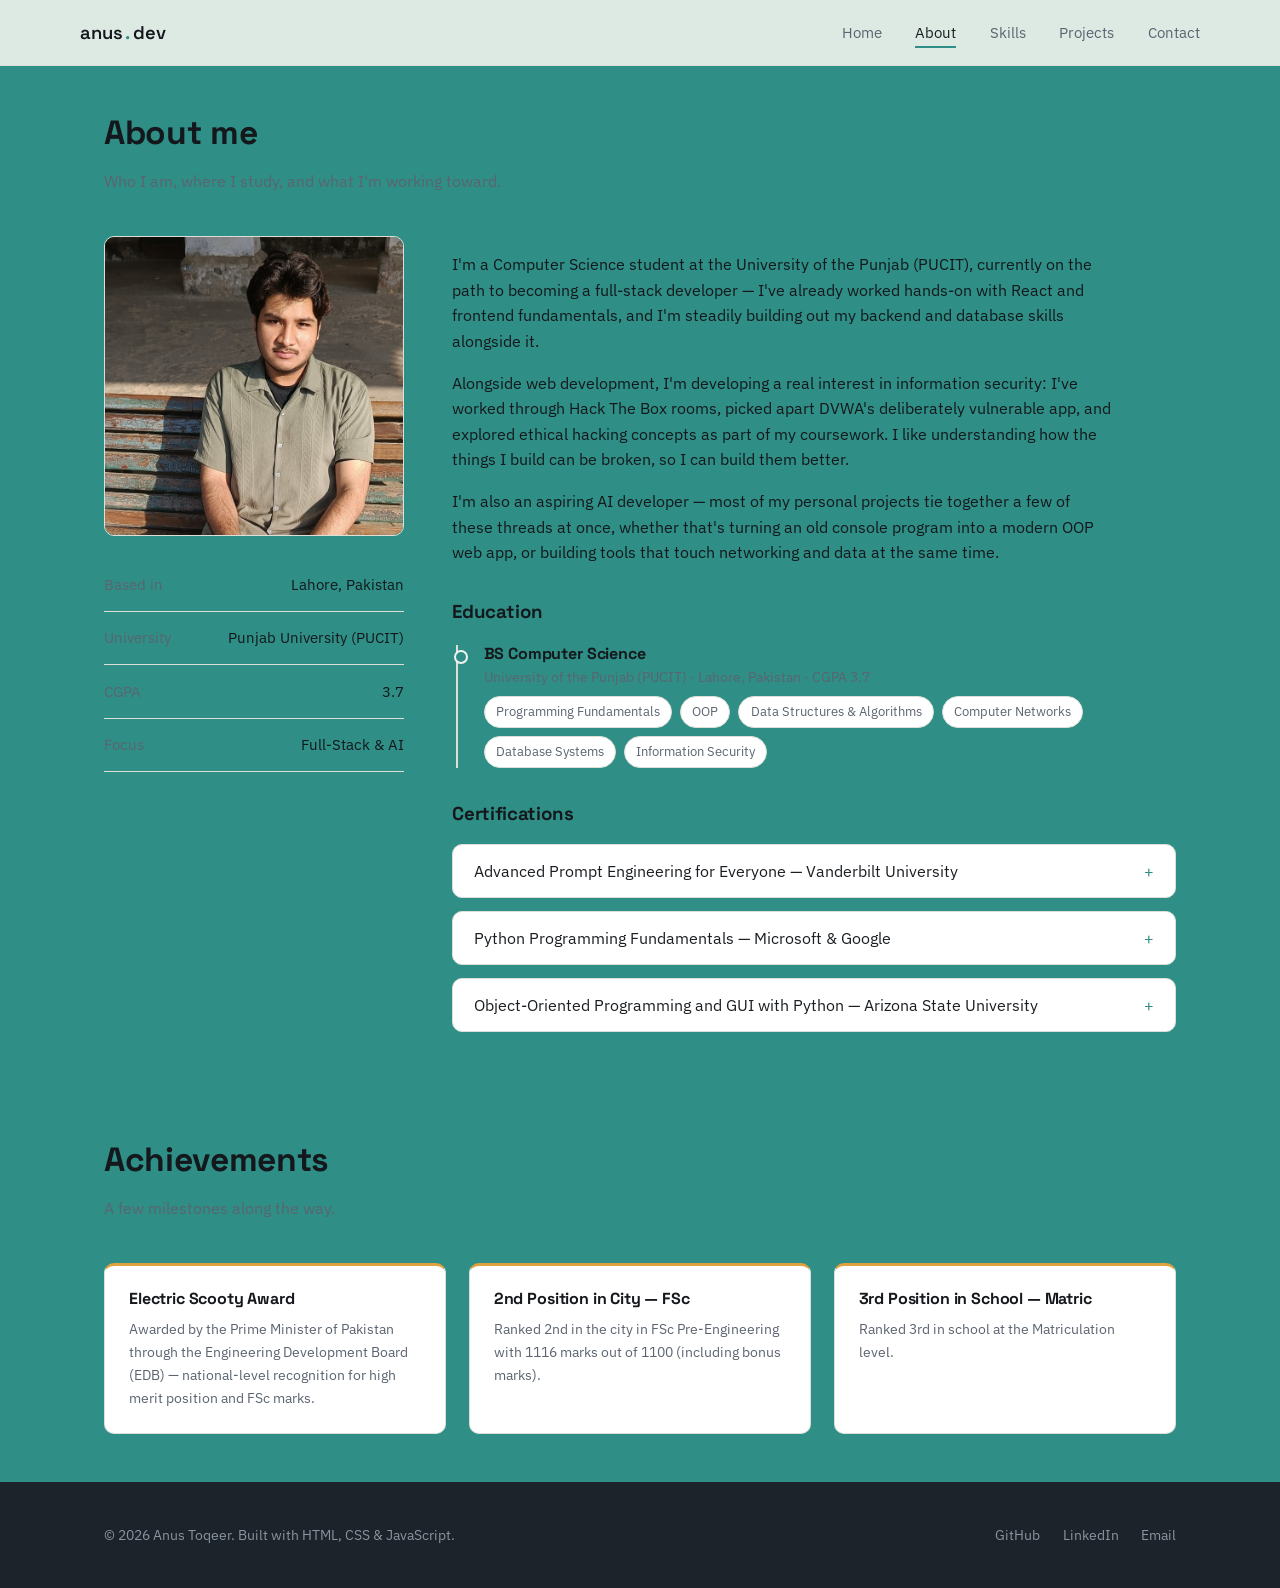
==== about.html @ a5aceb3b "Add about page with education, certifications, and achievements" ====
<!DOCTYPE html>
<html lang="en">
<head>
<meta charset="UTF-8">
<meta name="viewport" content="width=device-width, initial-scale=1.0">
<title>About — Anus Toqeer</title>
<meta name="description" content="About Anus Toqeer — education, background, and achievements.">
<link rel="preconnect" href="https://fonts.googleapis.com">
<link href="https://fonts.googleapis.com/css2?family=Space+Grotesk:wght@500;600;700&family=IBM+Plex+Sans:wght@400;500;600&family=IBM+Plex+Mono:wght@400;500&display=swap" rel="stylesheet">
<link rel="stylesheet" href="css/style.css">
</head>
<body>

<header class="site-header">
  <nav class="nav container">
    <a href="index.html" class="logo">anus<span class="dot">.</span>dev</a>
    <ul class="nav-links">
      <li><a href="index.html">Home</a></li>
      <li><a href="about.html" aria-current="page">About</a></li>
      <li><a href="skills.html">Skills</a></li>
      <li><a href="projects.html">Projects</a></li>
      <li><a href="contact.html">Contact</a></li>
    </ul>
    <button class="hamburger" aria-label="Toggle navigation" aria-expanded="false">
      <span></span><span></span><span></span>
    </button>
  </nav>
</header>

<main>

  <section class="tight">
    <div class="container">
      <div class="section-head">
        <h2>About me</h2>
        <p>Who I am, where I study, and what I'm working toward.</p>
      </div>

      <div class="about-grid">
        <div>
          <div class="about-photo">
            <img src="assets/img/profile.jpg" alt="Portrait of Anus Toqeer">
          </div>
          <div style="margin-top: 1.4rem;">
            <div class="stat-row"><span>Based in</span><span>Lahore, Pakistan</span></div>
            <div class="stat-row"><span>University</span><span>Punjab University (PUCIT)</span></div>
            <div class="stat-row"><span>CGPA</span><span>3.7</span></div>
            <div class="stat-row"><span>Focus</span><span>Full-Stack &amp; AI</span></div>
          </div>
        </div>

        <div>
          <p>I'm a Computer Science student at the University of the Punjab (PUCIT), currently on the path to becoming a full-stack developer — I've already worked hands-on with React and frontend fundamentals, and I'm steadily building out my backend and database skills alongside it.</p>
          <p>Alongside web development, I'm developing a real interest in information security: I've worked through Hack The Box rooms, picked apart DVWA's deliberately vulnerable app, and explored ethical hacking concepts as part of my coursework. I like understanding how the things I build can be broken, so I can build them better.</p>
          <p>I'm also an aspiring AI developer — most of my personal projects tie together a few of these threads at once, whether that's turning an old console program into a modern OOP web app, or building tools that touch networking and data at the same time.</p>

          <h3 style="margin-top: 2.2rem;">Education</h3>
          <div class="timeline" style="margin-top: 1.4rem;">
            <div class="timeline-item">
              <h4>BS Computer Science</h4>
              <div class="meta">University of the Punjab (PUCIT) · Lahore, Pakistan · CGPA 3.7</div>
              <div class="chip-row">
                <span class="chip">Programming Fundamentals</span>
                <span class="chip">OOP</span>
                <span class="chip">Data Structures &amp; Algorithms</span>
                <span class="chip">Computer Networks</span>
                <span class="chip">Database Systems</span>
                <span class="chip">Information Security</span>
              </div>
            </div>
          </div>

          <h3 style="margin-top: 2.2rem;">Certifications</h3>
          <div style="margin-top: 1.2rem;">
            <div class="accordion-item">
              <button class="accordion-trigger" aria-expanded="false">
                Advanced Prompt Engineering for Everyone — Vanderbilt University
                <span class="plus">+</span>
              </button>
              <div class="accordion-panel">
                <p>Coursework on structuring and refining prompts for large language models across practical use cases.</p>
              </div>
            </div>
            <div class="accordion-item">
              <button class="accordion-trigger" aria-expanded="false">
                Python Programming Fundamentals — Microsoft &amp; Google
                <span class="plus">+</span>
              </button>
              <div class="accordion-panel">
                <p>Core Python fundamentals: syntax, control flow, functions, and basic data structures.</p>
              </div>
            </div>
            <div class="accordion-item">
              <button class="accordion-trigger" aria-expanded="false">
                Object-Oriented Programming and GUI with Python — Arizona State University
                <span class="plus">+</span>
              </button>
              <div class="accordion-panel">
                <p>OOP principles in Python applied to building graphical user interfaces.</p>
              </div>
            </div>
          </div>
        </div>
      </div>
    </div>
  </section>

  <section class="tight">
    <div class="container">
      <div class="section-head">
        <h2>Achievements</h2>
        <p>A few milestones along the way.</p>
      </div>
      <div class="achievements">
        <div class="achievement">
          <h4>Electric Scooty Award</h4>
          <p>Awarded by the Prime Minister of Pakistan through the Engineering Development Board (EDB) — national-level recognition for high merit position and FSc marks.</p>
        </div>
        <div class="achievement">
          <h4>2nd Position in City — FSc</h4>
          <p>Ranked 2nd in the city in FSc Pre-Engineering with 1116 marks out of 1100 (including bonus marks).</p>
        </div>
        <div class="achievement">
          <h4>3rd Position in School — Matric</h4>
          <p>Ranked 3rd in school at the Matriculation level.</p>
        </div>
      </div>
    </div>
  </section>

</main>

<footer class="site-footer">
  <div class="container footer-grid">
    <span>© 2026 Anus Toqeer. Built with HTML, CSS &amp; JavaScript.</span>
    <ul class="footer-links">
      <li><a href="https://github.com/anus-toqeer" target="_blank" rel="noopener">GitHub</a></li>
      <li><a href="https://www.linkedin.com/in/anus-toqeer-ba404235b/" target="_blank" rel="noopener">LinkedIn</a></li>
      <li><a href="mailto:toqeeranus@gmail.com">Email</a></li>
    </ul>
  </div>
</footer>

<script src="js/main.js"></script>
</body>
</html>
---- css/style.css ----
/* =====================================================
   Anus Toqeer — Portfolio
   Design tokens
   ===================================================== */
:root {
  /* color */
  --ink:        #14181C;
  --surface:    #1C232A;
  --surface-2:  #232C34;
  --paper:      #F1F3EE;
  --paper-2:    #FFFFFF;
  --text:       #1B1F23;
  --muted:      #5B6470;
  --muted-dark: #8A93A0;
  --border:     #DCE0D8;
  --accent:     #2F8F86;   /* teal — primary signal */
  --accent-dark:#256F68;
  --amber:      #E0A23C;   /* warm highlight — achievements */
  --on-dark:    #EDEFEA;

  /* type */
  --font-display: 'Space Grotesk', 'Segoe UI', sans-serif;
  --font-body: 'IBM Plex Sans', 'Segoe UI', sans-serif;
  --font-mono: 'IBM Plex Mono', monospace;

  /* layout */
  --maxw: 1120px;
  --radius: 10px;
  --gap: 1.5rem;
}

* { box-sizing: border-box; }
html { scroll-behavior: smooth; }

body {
  margin: 0;
  background: var(--accent);
  color: var(--ink);
  font-family: var(--font-body);
  font-size: 16px;
  line-height: 1.6;
  -webkit-font-smoothing: antialiased;
}

img { max-width: 100%; display: block; }

a { color: inherit; text-decoration: none; }

h1, h2, h3, h4 {
  font-family: var(--font-display);
  line-height: 1.15;
  margin: 0 0 0.5em 0;
  letter-spacing: -0.01em;
}

p { max-width: 66ch; }

.container {
  max-width: var(--maxw);
  margin: 0 auto;
  padding: 0 1.5rem;
}

section { padding: 5rem 0; }
section.tight { padding: 3rem 0; }

.eyebrow-free { } /* placeholder: intentionally not using eyebrow labels */

/* focus visibility */
a:focus-visible, button:focus-visible, input:focus-visible, textarea:focus-visible {
  outline: 2px solid var(--accent);
  outline-offset: 3px;
}

@media (prefers-reduced-motion: reduce) {
  * { animation-duration: 0.001ms !important; transition-duration: 0.001ms !important; }
}

/* =====================================================
   Buttons
   ===================================================== */
.btn {
  display: inline-flex;
  align-items: center;
  gap: 0.5rem;
  padding: 0.75rem 1.4rem;
  border-radius: 6px;
  font-family: var(--font-display);
  font-weight: 500;
  font-size: 0.95rem;
  border: 1px solid transparent;
  cursor: pointer;
  transition: transform 0.15s ease, background 0.15s ease, border-color 0.15s ease;
}
.btn-primary {
  background: var(--accent);
  color: #fff;
}
.btn-primary:hover { background: var(--accent-dark); }
.btn-ghost {
  background: transparent;
  border-color: var(--border);
  color: var(--text);
}
.btn-ghost:hover { border-color: var(--accent); color: var(--accent-dark); }
.btn-ghost.on-dark { border-color: #3A444D; color: var(--on-dark); }
.btn-ghost.on-dark:hover { border-color: var(--accent); color: #fff; }

/* =====================================================
   Header / Nav
   ===================================================== */
.site-header {
  position: sticky;
  top: 0;
  z-index: 50;
  background: rgba(241, 243, 238, 0.9);
  backdrop-filter: blur(8px);
  border-bottom: 1px solid var(--border);
}
.nav {
  display: flex;
  align-items: center;
  justify-content: space-between;
  padding: 1.1rem 0;
}
.logo {
  font-family: var(--font-display);
  font-weight: 600;
  font-size: 1.15rem;
  display: flex;
  align-items: baseline;
  gap: 0.15rem;
}
.logo .dot { color: var(--accent); }

.nav-links {
  display: flex;
  gap: 2.1rem;
  list-style: none;
  margin: 0;
  padding: 0;
}
.nav-links a {
  font-size: 0.95rem;
  color: var(--muted);
  padding-bottom: 4px;
  border-bottom: 2px solid transparent;
  transition: color 0.15s ease, border-color 0.15s ease;
}
.nav-links a:hover,
.nav-links a[aria-current="page"] {
  color: var(--text);
  border-color: var(--accent);
}

.hamburger {
  display: none;
  flex-direction: column;
  gap: 5px;
  background: none;
  border: none;
  cursor: pointer;
  padding: 6px;
}
.hamburger span {
  width: 24px;
  height: 2px;
  background: var(--text);
  transition: transform 0.25s ease, opacity 0.25s ease;
}
.hamburger.is-open span:nth-child(1) { transform: translateY(7px) rotate(45deg); }
.hamburger.is-open span:nth-child(2) { opacity: 0; }
.hamburger.is-open span:nth-child(3) { transform: translateY(-7px) rotate(-45deg); }

@media (max-width: 780px) {
  .hamburger { display: flex; }
  .nav-links {
    position: absolute;
    top: 100%;
    left: 0;
    right: 0;
    background: var(--paper-2);
    border-bottom: 1px solid var(--border);
    flex-direction: column;
    gap: 0;
    max-height: 0;
    overflow: hidden;
    transition: max-height 0.3s ease;
  }
  .nav-links.is-open { max-height: 320px; }
  .nav-links li { border-top: 1px solid var(--border); }
  .nav-links a {
    display: block;
    padding: 1rem 1.5rem;
    border-bottom: none;
  }
}

/* =====================================================
   Hero / terminal window
   ===================================================== */
.hero {
  background: var(--ink);
  color: var(--on-dark);
  padding: 5rem 0 4.5rem;
}
.hero-grid {
  display: grid;
  grid-template-columns: 1.1fr 0.9fr;
  gap: 3rem;
  align-items: center;
}
.hero-kicker {
  font-family: var(--font-mono);
  color: var(--accent);
  font-size: 0.85rem;
  margin-bottom: 0.9rem;
}
.hero h1 {
  font-size: clamp(2.1rem, 4vw, 3.1rem);
  color: #fff;
}
.hero .role {
  color: var(--muted-dark);
  font-size: 1.15rem;
  margin-bottom: 1.6rem;
}
.hero-actions { display: flex; gap: 0.9rem; flex-wrap: wrap; margin-top: 1.8rem; }

.terminal {
  background: var(--surface);
  border: 1px solid #2C363F;
  border-radius: var(--radius);
  overflow: hidden;
  box-shadow: 0 20px 50px rgba(0,0,0,0.35);
}
.terminal-bar {
  display: flex;
  align-items: center;
  gap: 6px;
  padding: 0.7rem 0.9rem;
  background: var(--surface-2);
  border-bottom: 1px solid #2C363F;
}
.terminal-bar span {
  width: 10px; height: 10px; border-radius: 50%;
  background: #3A444D;
  flex-shrink: 0;
}
.terminal-bar span:nth-child(1) { background: #E5635B; }
.terminal-bar span:nth-child(2) { background: #E0A23C; }
.terminal-bar span:nth-child(3) { background: #3FA75E; }
.terminal-title {
  margin-left: 0.6rem;
  font-family: var(--font-mono);
  font-size: 0.8rem;
  color: var(--muted-dark);
  white-space: nowrap;
  overflow: hidden;
  text-overflow: ellipsis;
}
.terminal-body {
  padding: 1.3rem 1.4rem 1.6rem;
  font-family: var(--font-mono);
  font-size: 0.92rem;
  min-height: 210px;
}
.terminal-body .line { color: var(--muted-dark); margin: 0 0 0.6rem; }
.terminal-body .prompt { color: var(--accent); }
.terminal-body .out { color: var(--on-dark); }
.cursor {
  display: inline-block;
  width: 8px; height: 1.05em;
  background: var(--accent);
  margin-left: 2px;
  vertical-align: -2px;
  animation: blink 1s steps(1) infinite;
}
@keyframes blink { 50% { opacity: 0; } }

/* =====================================================
   Section headings
   ===================================================== */
.section-head { max-width: 640px; margin-bottom: 2.6rem; }
.section-head h2 { font-size: clamp(1.6rem, 3vw, 2.1rem); }
.section-head p { color: var(--muted); }

/* =====================================================
   Highlights (home)
   ===================================================== */
.highlights {
  display: grid;
  grid-template-columns: repeat(3, 1fr);
  gap: 1.4rem;
}
.highlight {
  background: var(--paper-2);
  border: 1px solid var(--border);
  border-radius: var(--radius);
  padding: 1.6rem;
}
.highlight .num { font-family: var(--font-display); font-size: 1.9rem; color: var(--accent-dark); }
.highlight h3 { font-size: 1.05rem; margin-top: 0.5rem; }
.highlight p { color: var(--muted); font-size: 0.92rem; margin: 0.4rem 0 0; }

/* =====================================================
   About page
   ===================================================== */
.about-grid {
  display: grid;
  grid-template-columns: 300px 1fr;
  gap: 3rem;
  align-items: start;
}
.about-photo {
  border-radius: var(--radius);
  overflow: hidden;
  border: 1px solid var(--border);
}
.about-photo img { width: 100%; }
.stat-row {
  display: flex;
  justify-content: space-between;
  padding: 0.9rem 0;
  border-bottom: 1px solid var(--border);
  font-size: 0.92rem;
}
.stat-row span:first-child { color: var(--muted); }

.timeline {
  border-left: 2px solid var(--border);
  margin-left: 4px;
  padding-left: 1.6rem;
}
.timeline-item { position: relative; padding-bottom: 2rem; }
.timeline-item:last-child { padding-bottom: 0; }
.timeline-item::before {
  content: '';
  position: absolute;
  left: -1.86rem;
  top: 0.35rem;
  width: 10px; height: 10px;
  border-radius: 50%;
  background: var(--accent);
  border: 2px solid var(--paper);
}
.timeline-item h4 { margin-bottom: 0.15rem; }
.timeline-item .meta { color: var(--muted); font-size: 0.88rem; margin-bottom: 0.5rem; }
.chip-row { display: flex; flex-wrap: wrap; gap: 0.5rem; }
.chip {
  font-size: 0.8rem;
  padding: 0.3rem 0.7rem;
  border-radius: 999px;
  border: 1px solid var(--border);
  color: var(--muted);
  background: var(--paper-2);
}

.achievements { display: grid; grid-template-columns: repeat(3, 1fr); gap: 1.4rem; margin-top: 1rem; }
.achievement {
  border: 1px solid var(--border);
  border-radius: var(--radius);
  padding: 1.5rem;
  background: var(--paper-2);
  border-top: 3px solid var(--amber);
}
.achievement h4 { font-size: 1rem; }
.achievement p { color: var(--muted); font-size: 0.9rem; margin: 0.4rem 0 0; }

/* accordion (certificates) */
.accordion-item {
  border: 1px solid var(--border);
  border-radius: var(--radius);
  margin-bottom: 0.8rem;
  overflow: hidden;
  background: var(--paper-2);
}
.accordion-trigger {
  width: 100%;
  display: flex;
  justify-content: space-between;
  align-items: center;
  padding: 1rem 1.3rem;
  background: none;
  border: none;
  cursor: pointer;
  font-family: var(--font-body);
  font-size: 0.98rem;
  text-align: left;
  color: var(--text);
}
.accordion-trigger .plus { font-family: var(--font-mono); color: var(--accent); transition: transform 0.2s ease; }
.accordion-item.is-open .plus { transform: rotate(45deg); }
.accordion-panel {
  max-height: 0;
  overflow: hidden;
  transition: max-height 0.25s ease;
}
.accordion-panel p { padding: 0 1.3rem 1.1rem; color: var(--muted); font-size: 0.92rem; }

/* =====================================================
   Skills page
   ===================================================== */
.skills-grid {
  display: grid;
  grid-template-columns: repeat(2, 1fr);
  gap: 1.4rem;
}
.skill-group {
  background: var(--paper-2);
  border: 1px solid var(--border);
  border-radius: var(--radius);
  padding: 1.6rem;
}
.skill-group h3 { font-size: 1.05rem; margin-bottom: 0.3rem; }
.skill-group .desc { color: var(--muted); font-size: 0.88rem; margin-bottom: 1rem; }
.skill-bar-list { display: flex; flex-direction: column; gap: 0.7rem; }
.skill-bar-row { font-size: 0.88rem; }
.skill-bar-row .label { display: flex; justify-content: space-between; margin-bottom: 4px; color: var(--text); }
.skill-bar-track { height: 6px; background: var(--border); border-radius: 4px; overflow: hidden; }
.skill-bar-fill { height: 100%; background: var(--accent); border-radius: 4px; width: 0%; transition: width 1s ease; }

.services-grid {
  display: grid;
  grid-template-columns: repeat(3, 1fr);
  gap: 1.4rem;
}
.service-card {
  padding: 1.6rem;
  border: 1px solid var(--border);
  border-radius: var(--radius);
  background: var(--paper-2);
}
.service-card .icon { font-family: var(--font-mono); color: var(--accent); font-size: 0.85rem; margin-bottom: 0.8rem; }
.service-card h3 { font-size: 1.05rem; }
.service-card p { color: var(--muted); font-size: 0.9rem; }

/* =====================================================
   Projects page
   ===================================================== */
.filter-row {
  display: flex;
  flex-wrap: wrap;
  gap: 0.6rem;
  margin-bottom: 2.2rem;
}
.filter-btn {
  padding: 0.5rem 1rem;
  border-radius: 999px;
  border: 1px solid var(--border);
  background: var(--paper-2);
  font-size: 0.85rem;
  font-family: var(--font-body);
  cursor: pointer;
  color: var(--muted);
  transition: all 0.15s ease;
}
.filter-btn.is-active {
  background: var(--ink);
  border-color: var(--ink);
  color: #fff;
}
.project-grid {
  display: grid;
  grid-template-columns: repeat(2, 1fr);
  gap: 1.6rem;
}
.project-card {
  border: 1px solid var(--border);
  border-radius: var(--radius);
  background: var(--paper-2);
  overflow: hidden;
  display: flex;
  flex-direction: column;
  transition: transform 0.2s ease, box-shadow 0.2s ease;
}
.project-card:hover { transform: translateY(-3px); box-shadow: 0 14px 30px rgba(20,24,28,0.08); }
.project-card.is-hidden { display: none; }
.project-thumb {
  height: 150px;
  display: flex;
  align-items: center;
  justify-content: center;
  font-family: var(--font-mono);
  font-size: 0.8rem;
  color: rgba(255,255,255,0.75);
  letter-spacing: 0.02em;
}
.project-body { padding: 1.4rem; display: flex; flex-direction: column; gap: 0.6rem; flex: 1; }
.project-body h3 { font-size: 1.08rem; }
.project-body p { color: var(--muted); font-size: 0.9rem; margin: 0; }
.project-tags { display: flex; flex-wrap: wrap; gap: 0.4rem; margin-top: 0.3rem; }
.project-links { margin-top: auto; display: flex; gap: 1rem; padding-top: 0.6rem; }
.project-links a { font-size: 0.85rem; color: var(--accent-dark); border-bottom: 1px solid transparent; }
.project-links a:hover { border-color: var(--accent-dark); }

/* thumbnail gradient variants, chosen per project theme, not repeated identically */
.thumb-1 { background: linear-gradient(135deg, #1F2B3A, #2F8F86); }
.thumb-2 { background: linear-gradient(135deg, #2A2140, #6C4FBF); }
.thumb-3 { background: linear-gradient(135deg, #2B1F1A, #E0A23C); }
.thumb-4 { background: linear-gradient(135deg, #14181C, #3A444D); }
.thumb-5 { background: linear-gradient(135deg, #1B3A2E, #3FA75E); }

/* =====================================================
   Contact page
   ===================================================== */
.contact-grid {
  display: grid;
  grid-template-columns: 1fr 1.2fr;
  gap: 3rem;
  align-items: start;
}
.contact-list { list-style: none; padding: 0; margin: 1.5rem 0 0; display: flex; flex-direction: column; gap: 1rem; }
.contact-list li { display: flex; gap: 0.8rem; align-items: flex-start; font-size: 0.95rem; }
.contact-list .k { font-family: var(--font-mono); color: var(--accent-dark); min-width: 74px; font-size: 0.82rem; padding-top: 3px; }

.form-field { margin-bottom: 1.2rem; }
.form-field label { display: block; font-size: 0.88rem; margin-bottom: 0.4rem; color: var(--text); }
.form-field input,
.form-field textarea {
  width: 100%;
  padding: 0.8rem 0.9rem;
  border-radius: 6px;
  border: 1px solid var(--border);
  background: var(--paper-2);
  font-family: var(--font-body);
  font-size: 0.95rem;
  color: var(--text);
}
.form-field textarea { resize: vertical; min-height: 120px; }
.form-field.has-error input,
.form-field.has-error textarea { border-color: #C6564E; }
.error-msg { display: none; color: #C6564E; font-size: 0.8rem; margin-top: 0.35rem; }
.form-field.has-error .error-msg { display: block; }
.form-status {
  margin-top: 1rem;
  padding: 0.9rem 1rem;
  border-radius: 6px;
  font-size: 0.9rem;
  display: none;
}
.form-status.is-success { display: block; background: #E6F2EC; color: #1E6E4C; border: 1px solid #BFE0CD; }
.form-status.is-error { display: block; background: #FBEAE8; color: #A6382F; border: 1px solid #F1C3BE; }

/* =====================================================
   CTA band
   ===================================================== */
.cta-band {
  background: var(--ink);
  color: var(--on-dark);
  text-align: center;
  padding: 4rem 0;
}
.cta-band h2 { color: #fff; }
.cta-band p { color: var(--muted-dark); margin: 0 auto 1.6rem; }
.cta-band .hero-actions { justify-content: center; }

/* =====================================================
   Footer
   ===================================================== */
.site-footer {
  background: var(--surface);
  color: var(--muted-dark);
  padding: 2.6rem 0;
  font-size: 0.9rem;
}
.footer-grid { display: flex; justify-content: space-between; align-items: center; flex-wrap: wrap; gap: 1rem; }
.footer-links { display: flex; gap: 1.4rem; list-style: none; padding: 0; margin: 0; }
.footer-links a:hover { color: var(--on-dark); }

/* =====================================================
   Responsive
   ===================================================== */
@media (max-width: 900px) {
  .hero-grid { grid-template-columns: 1fr; }
  .about-grid { grid-template-columns: 1fr; }
  .about-photo { max-width: 260px; }
  .highlights { grid-template-columns: 1fr; }
  .skills-grid { grid-template-columns: 1fr; }
  .services-grid { grid-template-columns: 1fr; }
  .project-grid { grid-template-columns: 1fr; }
  .achievements { grid-template-columns: 1fr; }
  .contact-grid { grid-template-columns: 1fr; }
}
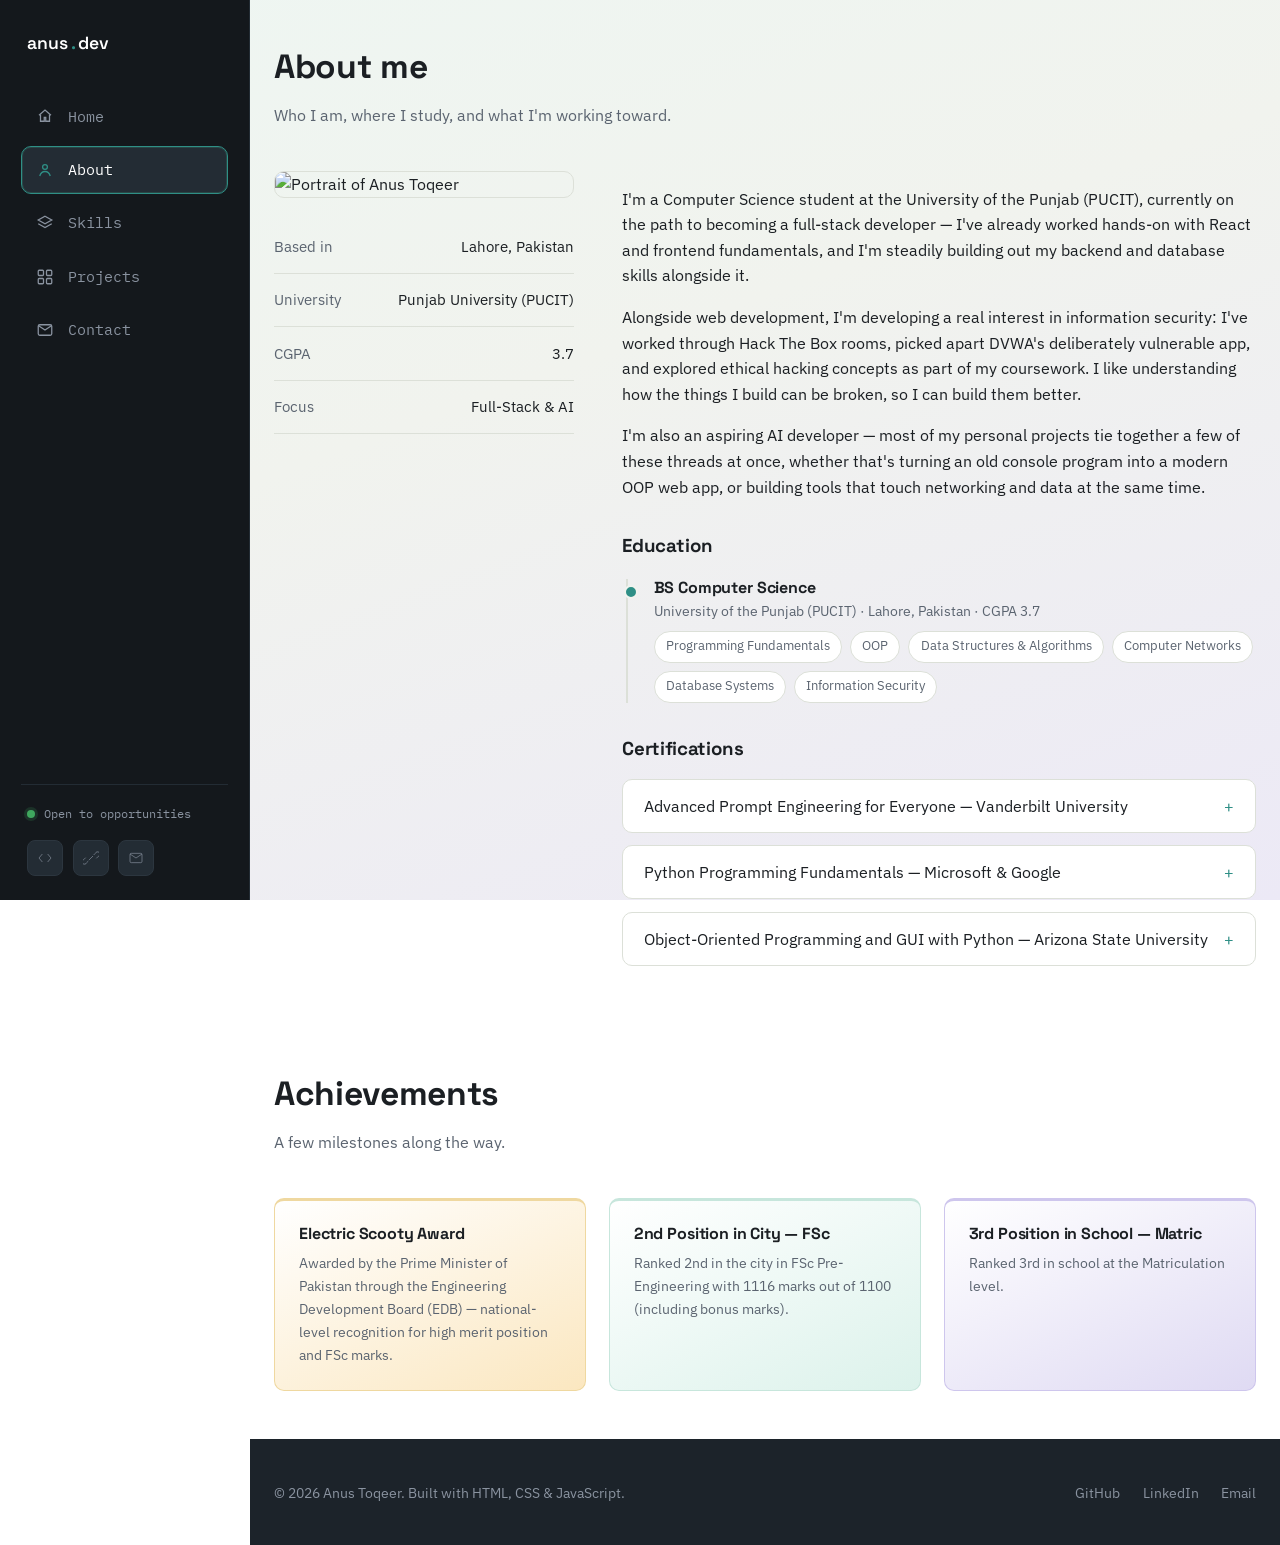
==== commit d18e49f7: "Update about page to use sidebar navigation layout, swap profile photo to PNG" ====
--- a/about.html
+++ b/about.html
@@ -11,21 +11,49 @@
 </head>
 <body>
 
-<header class="site-header">
-  <nav class="nav container">
-    <a href="index.html" class="logo">anus<span class="dot">.</span>dev</a>
-    <ul class="nav-links">
-      <li><a href="index.html">Home</a></li>
-      <li><a href="about.html" aria-current="page">About</a></li>
-      <li><a href="skills.html">Skills</a></li>
-      <li><a href="projects.html">Projects</a></li>
-      <li><a href="contact.html">Contact</a></li>
-    </ul>
-    <button class="hamburger" aria-label="Toggle navigation" aria-expanded="false">
-      <span></span><span></span><span></span>
-    </button>
+<button class="mobile-bar-toggle" aria-label="Toggle navigation" aria-expanded="false">
+  <span></span><span></span><span></span>
+</button>
+<div class="sidebar-overlay"></div>
+<aside class="sidebar">
+  <a href="index.html" class="sidebar-brand">anus<span class="dot">.</span>dev</a>
+  <nav class="sidebar-nav">
+    <a href="index.html" class="sidebar-link">
+      <svg viewBox="0 0 24 24"><path d="M4 11 12 4l8 7"/><path d="M6 10v9h5v-5h2v5h5v-9"/></svg>
+      <span>Home</span>
+    </a>
+    <a href="about.html" class="sidebar-link" aria-current="page">
+      <svg viewBox="0 0 24 24"><circle cx="12" cy="8" r="3.2"/><path d="M5 20c1.2-4 4-6 7-6s5.8 2 7 6"/></svg>
+      <span>About</span>
+    </a>
+    <a href="skills.html" class="sidebar-link">
+      <svg viewBox="0 0 24 24"><path d="M12 3 21 8l-9 5-9-5 9-5Z"/><path d="M3 13l9 5 9-5"/></svg>
+      <span>Skills</span>
+    </a>
+    <a href="projects.html" class="sidebar-link">
+      <svg viewBox="0 0 24 24"><rect x="3" y="3" width="7" height="7" rx="1.2"/><rect x="14" y="3" width="7" height="7" rx="1.2"/><rect x="3" y="14" width="7" height="7" rx="1.2"/><rect x="14" y="14" width="7" height="7" rx="1.2"/></svg>
+      <span>Projects</span>
+    </a>
+    <a href="contact.html" class="sidebar-link">
+      <svg viewBox="0 0 24 24"><path d="M3 6l9 6 9-6"/><rect x="3" y="5" width="18" height="14" rx="2"/></svg>
+      <span>Contact</span>
+    </a>
   </nav>
-</header>
+  <div class="sidebar-foot">
+    <div class="sidebar-status"><span class="status-dot"></span> Open to opportunities</div>
+    <div class="sidebar-socials">
+      <a href="https://github.com/anus-toqeer" target="_blank" rel="noopener" aria-label="GitHub" title="GitHub">
+        <svg viewBox="0 0 24 24"><path d="M8 6 3 12l5 6"/><path d="M16 6l5 6-5 6"/></svg>
+      </a>
+      <a href="https://www.linkedin.com/in/anus-toqeer-ba404235b/" target="_blank" rel="noopener" aria-label="LinkedIn" title="LinkedIn">
+        <svg viewBox="0 0 24 24"><path d="M9 15l6-6"/><path d="M8 16.5 5.5 19A3.5 3.5 0 1 1 1 14.5L4 11.5"/><path d="M16 7.5 18.5 5A3.5 3.5 0 1 1 23 9.5L20 12.5"/></svg>
+      </a>
+      <a href="mailto:toqeeranus@gmail.com" aria-label="Email" title="Email">
+        <svg viewBox="0 0 24 24"><path d="M3 6l9 6 9-6"/><rect x="3" y="5" width="18" height="14" rx="2"/></svg>
+      </a>
+    </div>
+  </div>
+</aside>
 
 <main>
 
@@ -112,15 +140,15 @@
         <p>A few milestones along the way.</p>
       </div>
       <div class="achievements">
-        <div class="achievement">
+        <div class="achievement card-amber">
           <h4>Electric Scooty Award</h4>
           <p>Awarded by the Prime Minister of Pakistan through the Engineering Development Board (EDB) — national-level recognition for high merit position and FSc marks.</p>
         </div>
-        <div class="achievement">
+        <div class="achievement card-teal">
           <h4>2nd Position in City — FSc</h4>
           <p>Ranked 2nd in the city in FSc Pre-Engineering with 1116 marks out of 1100 (including bonus marks).</p>
         </div>
-        <div class="achievement">
+        <div class="achievement card-indigo">
           <h4>3rd Position in School — Matric</h4>
           <p>Ranked 3rd in school at the Matriculation level.</p>
         </div>
--- a/css/style.css
+++ b/css/style.css
@@ -1,7 +1,3 @@
-/* =====================================================
-   Anus Toqeer — Portfolio
-   Design tokens
-   ===================================================== */
 :root {
   /* color */
   --ink:        #14181C;
@@ -34,12 +30,21 @@
 
 body {
   margin: 0;
-  background: var(--accent);
-  color: var(--ink);
+  background: linear-gradient(160deg, #EEF6F2 0%, #F1F3EE 42%, #ECE9F6 100%);
+  background-attachment: fixed;
+  color: var(--text);
   font-family: var(--font-body);
   font-size: 16px;
   line-height: 1.6;
   -webkit-font-smoothing: antialiased;
+}
+
+@media (min-width: 781px) {
+  body { padding-left: 250px; }
+}
+
+@media (max-width: 780px) {
+  main { padding-top: 4.5rem; }
 }
 
 img { max-width: 100%; display: block; }
@@ -107,93 +112,150 @@
 .btn-ghost.on-dark:hover { border-color: var(--accent); color: #fff; }
 
 /* =====================================================
-   Header / Nav
-   ===================================================== */
-.site-header {
-  position: sticky;
-  top: 0;
-  z-index: 50;
-  background: rgba(241, 243, 238, 0.9);
-  backdrop-filter: blur(8px);
-  border-bottom: 1px solid var(--border);
-}
-.nav {
-  display: flex;
-  align-items: center;
-  justify-content: space-between;
-  padding: 1.1rem 0;
-}
-.logo {
+   Sidebar navigation
+   ===================================================== */
+.sidebar {
+  position: fixed;
+  top: 0; left: 0;
+  width: 250px;
+  height: 100vh;
+  overflow-y: auto;
+  z-index: 100;
+  background: var(--ink);
+  color: var(--on-dark);
+  border-right: 1px solid #232C34;
+  padding: 1.8rem 1.3rem 1.5rem;
+  display: flex;
+  flex-direction: column;
+}
+.sidebar-brand {
   font-family: var(--font-display);
   font-weight: 600;
-  font-size: 1.15rem;
+  font-size: 1.1rem;
+  color: #fff;
   display: flex;
   align-items: baseline;
   gap: 0.15rem;
-}
-.logo .dot { color: var(--accent); }
-
-.nav-links {
-  display: flex;
-  gap: 2.1rem;
-  list-style: none;
-  margin: 0;
-  padding: 0;
-}
-.nav-links a {
-  font-size: 0.95rem;
-  color: var(--muted);
-  padding-bottom: 4px;
-  border-bottom: 2px solid transparent;
-  transition: color 0.15s ease, border-color 0.15s ease;
-}
-.nav-links a:hover,
-.nav-links a[aria-current="page"] {
-  color: var(--text);
+  margin-bottom: 2.2rem;
+  padding: 0 0.4rem;
+}
+.sidebar-brand .dot { color: var(--accent); }
+
+.sidebar-nav {
+  display: flex;
+  flex-direction: column;
+  gap: 0.3rem;
+  flex: 1;
+}
+.sidebar-link {
+  display: flex;
+  align-items: center;
+  gap: 0.85rem;
+  padding: 0.72rem 0.9rem;
+  border-radius: 10px;
+  color: var(--muted-dark);
+  font-family: var(--font-mono);
+  font-size: 0.92rem;
+  border: 1px solid transparent;
+  transition: background 0.18s ease, color 0.18s ease, border-color 0.18s ease, transform 0.18s ease;
+}
+.sidebar-link svg {
+  width: 18px; height: 18px;
+  stroke: currentColor;
+  fill: none;
+  stroke-width: 1.7;
+  flex-shrink: 0;
+}
+.sidebar-link:hover {
+  background: var(--surface-2);
+  color: var(--on-dark);
+  border-color: #2C363F;
+  transform: translateX(3px);
+}
+.sidebar-link[aria-current="page"] {
+  background: var(--surface-2);
+  color: #fff;
   border-color: var(--accent);
-}
-
-.hamburger {
+  box-shadow: inset 0 0 0 1px rgba(63, 167, 134, 0.22);
+}
+.sidebar-link[aria-current="page"] svg { stroke: var(--accent); }
+
+.sidebar-foot {
+  border-top: 1px solid #232C34;
+  margin-top: 1.2rem;
+  padding-top: 1.2rem;
+}
+.sidebar-status {
+  display: flex;
+  align-items: center;
+  gap: 0.55rem;
+  font-family: var(--font-mono);
+  font-size: 0.78rem;
+  color: var(--muted-dark);
+  margin-bottom: 1rem;
+  padding: 0 0.4rem;
+}
+.status-dot {
+  width: 8px; height: 8px;
+  border-radius: 50%;
+  background: #3FA75E;
+  box-shadow: 0 0 0 3px rgba(63, 167, 94, 0.18);
+  flex-shrink: 0;
+}
+.sidebar-socials { display: flex; gap: 0.6rem; padding: 0 0.4rem; }
+.sidebar-socials a {
+  width: 36px; height: 36px;
+  border-radius: 8px;
+  display: flex; align-items: center; justify-content: center;
+  background: var(--surface-2);
+  color: var(--muted-dark);
+  border: 1px solid #2C363F;
+  transition: color 0.15s ease, border-color 0.15s ease, transform 0.15s ease;
+}
+.sidebar-socials a svg { width: 16px; height: 16px; stroke: currentColor; fill: none; }
+.sidebar-socials a:hover { color: #fff; border-color: var(--accent); transform: translateY(-2px); }
+
+/* mobile top bar toggle + overlay */
+.mobile-bar-toggle {
   display: none;
+  position: fixed;
+  top: 14px; left: 14px;
+  z-index: 200;
+  width: 44px; height: 44px;
+  border-radius: 10px;
+  background: var(--ink);
+  border: 1px solid #2C363F;
   flex-direction: column;
+  align-items: center;
+  justify-content: center;
   gap: 5px;
-  background: none;
-  border: none;
   cursor: pointer;
-  padding: 6px;
-}
-.hamburger span {
-  width: 24px;
-  height: 2px;
-  background: var(--text);
+}
+.mobile-bar-toggle span {
+  width: 20px; height: 2px;
+  background: #fff;
   transition: transform 0.25s ease, opacity 0.25s ease;
 }
-.hamburger.is-open span:nth-child(1) { transform: translateY(7px) rotate(45deg); }
-.hamburger.is-open span:nth-child(2) { opacity: 0; }
-.hamburger.is-open span:nth-child(3) { transform: translateY(-7px) rotate(-45deg); }
+.mobile-bar-toggle.is-open span:nth-child(1) { transform: translateY(7px) rotate(45deg); }
+.mobile-bar-toggle.is-open span:nth-child(2) { opacity: 0; }
+.mobile-bar-toggle.is-open span:nth-child(3) { transform: translateY(-7px) rotate(-45deg); }
+
+.sidebar-overlay {
+  display: none;
+  position: fixed;
+  inset: 0;
+  background: rgba(10, 13, 16, 0.55);
+  z-index: 90;
+}
+.sidebar-overlay.is-open { display: block; }
 
 @media (max-width: 780px) {
-  .hamburger { display: flex; }
-  .nav-links {
-    position: absolute;
-    top: 100%;
-    left: 0;
-    right: 0;
-    background: var(--paper-2);
-    border-bottom: 1px solid var(--border);
-    flex-direction: column;
-    gap: 0;
-    max-height: 0;
-    overflow: hidden;
-    transition: max-height 0.3s ease;
+  .mobile-bar-toggle { display: flex; }
+  .sidebar {
+    transform: translateX(-100%);
+    transition: transform 0.3s ease;
   }
-  .nav-links.is-open { max-height: 320px; }
-  .nav-links li { border-top: 1px solid var(--border); }
-  .nav-links a {
-    display: block;
-    padding: 1rem 1.5rem;
-    border-bottom: none;
-  }
+  .sidebar.is-open { transform: translateX(0); }
 }
 
 /* =====================================================
@@ -582,3 +644,12 @@
   .achievements { grid-template-columns: 1fr; }
   .contact-grid { grid-template-columns: 1fr; }
 }
+
+/* =====================================================
+   Tinted card surfaces — placed last so they win over
+   the flat backgrounds set on .highlight/.skill-group/etc.
+   ===================================================== */
+.card-teal   { background: linear-gradient(155deg, #FFFFFF 0%, #DCF2EB 100%); border-color: #C7E6DC; }
+.card-amber  { background: linear-gradient(155deg, #FFFFFF 0%, #FBE7C0 100%); border-color: #EFD8A0; }
+.card-indigo { background: linear-gradient(155deg, #FFFFFF 0%, #DFDAF3 100%); border-color: #CEC6ED; }
+.card-rose   { background: linear-gradient(155deg, #FFFFFF 0%, #F6D9D3 100%); border-color: #EAC2BA; }
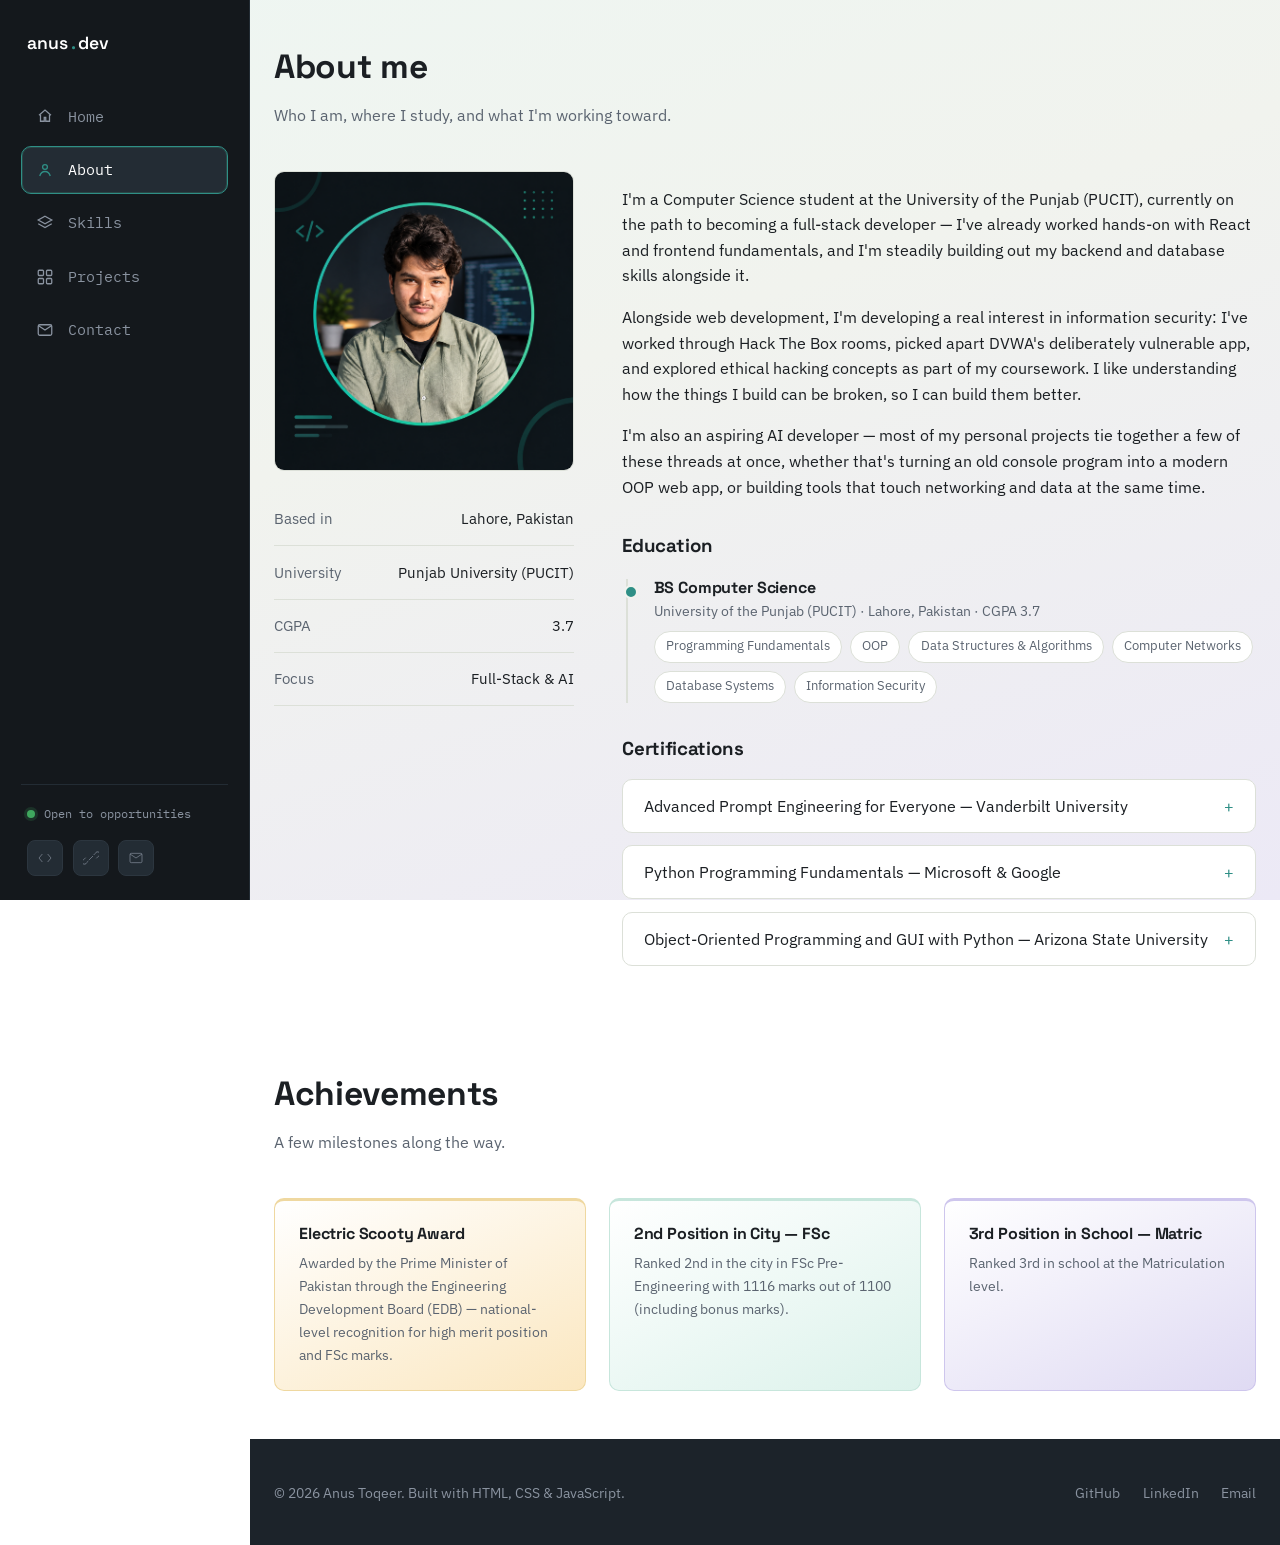
==== commit 0dc8da56: "Fix profile image path after switching to PNG" ====
--- a/about.html
+++ b/about.html
@@ -67,7 +67,7 @@
       <div class="about-grid">
         <div>
           <div class="about-photo">
-            <img src="assets/img/profile.jpg" alt="Portrait of Anus Toqeer">
+            <img src="assets/img/profile.png" alt="Portrait of Anus Toqeer">
           </div>
           <div style="margin-top: 1.4rem;">
             <div class="stat-row"><span>Based in</span><span>Lahore, Pakistan</span></div>
